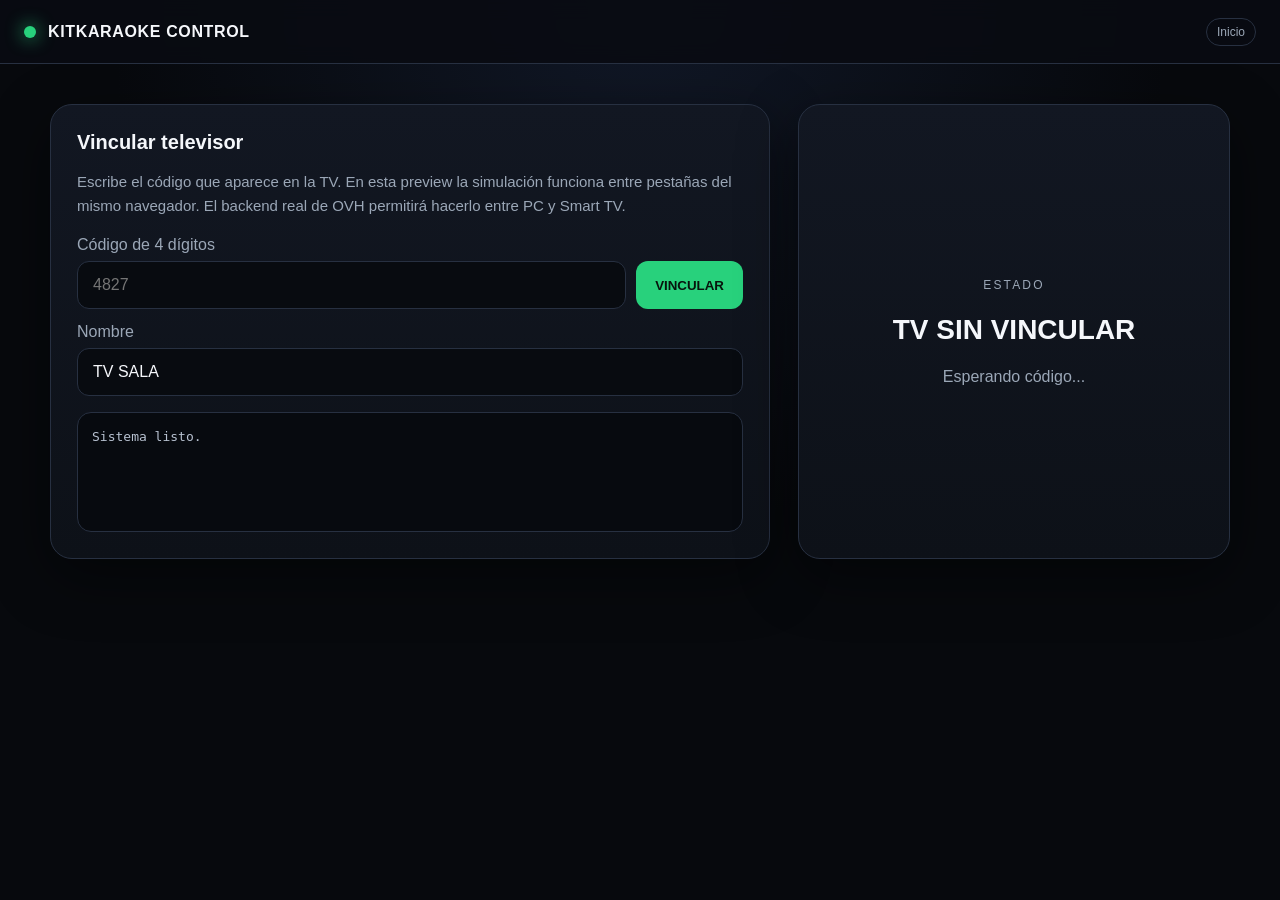
==== control/index.html @ 6a665590 "Preview web y vinculación inicial" ====
<!doctype html><html lang="es"><head><meta charset="utf-8"><meta name="viewport" content="width=device-width,initial-scale=1"><title>KITKARAOKE Control</title><link rel="stylesheet" href="../assets/app.css"><script src="../assets/config.js"></script><script src="../assets/pairing.js"></script></head><body><div class="shell"><header class="topbar"><div class="brand"><span class="dot"></span>KITKARAOKE CONTROL</div><a class="badge" href="../">Inicio</a></header><main class="main"><section class="hero"><div class="card"><h2 class="panel-title">Vincular televisor</h2><p class="subtitle" style="font-size:15px">Escribe el código que aparece en la TV. En esta preview la simulación funciona entre pestañas del mismo navegador. El backend real de OVH permitirá hacerlo entre PC y Smart TV.</p><label style="display:block;margin:18px 0 7px;color:var(--muted)">Código de 4 dígitos</label><div class="form-row"><input id="code" class="input" inputmode="numeric" maxlength="4" placeholder="4827"><button id="pair" class="btn primary">VINCULAR</button></div><label style="display:block;margin:14px 0 7px;color:var(--muted)">Nombre</label><input id="name" class="input" value="TV SALA"><div id="log" class="log">Sistema listo.</div></div><div class="card pair-box"><div class="pair-label">Estado</div><div id="state" style="font-size:28px;font-weight:800;margin:22px 0">TV SIN VINCULAR</div><div id="detail" class="wait">Esperando código...</div></div></section></main></div><script>const log=t=>document.getElementById("log").textContent=t;document.getElementById("pair").onclick=async()=>{const code=document.getElementById("code").value;const name=document.getElementById("name").value;log("Intentando vincular "+code+"...");try{const r=await KIT_PAIR.claim(code,name);document.getElementById("state").textContent=(r.name||name)+" · CONECTADA";document.getElementById("detail").textContent="Receptor "+r.receiverId;log("Vinculación correcta.\nModo: "+r.mode+"\nReceiver: "+r.receiverId);}catch(e){document.getElementById("state").textContent="NO VINCULADA";document.getElementById("detail").textContent=e.message;log("ERROR: "+e.message);}};</script></body></html>
---- assets/app.css ----
:root{color-scheme:dark;--bg:#07090d;--panel:#10141c;--panel2:#151b25;--line:#273041;--text:#f5f7fb;--muted:#9ba7b7;--accent:#28d17c;--warn:#ffc857;--danger:#ff5c6c}
*{box-sizing:border-box}html,body{margin:0;background:radial-gradient(circle at top,#111827 0,#07090d 48%);color:var(--text);font-family:Inter,Segoe UI,Arial,sans-serif;min-height:100%}a{color:inherit;text-decoration:none}
.shell{min-height:100vh;display:flex;flex-direction:column}.topbar{height:64px;border-bottom:1px solid var(--line);display:flex;align-items:center;justify-content:space-between;padding:0 24px;background:#090c12e8;backdrop-filter:blur(10px);position:sticky;top:0;z-index:20}.brand{display:flex;gap:12px;align-items:center;font-weight:800;letter-spacing:.04em}.dot{width:12px;height:12px;border-radius:50%;background:var(--accent);box-shadow:0 0 18px var(--accent)}.badge{font-size:12px;padding:6px 10px;border:1px solid var(--line);border-radius:999px;color:var(--muted)}
.main{width:min(1180px,94vw);margin:0 auto;padding:40px 0 60px}.hero{display:grid;grid-template-columns:1.25fr .75fr;gap:28px;align-items:stretch}.card{background:linear-gradient(180deg,#121722,#0d1118);border:1px solid var(--line);border-radius:22px;padding:26px;box-shadow:0 18px 60px #0007}.title{font-size:clamp(34px,6vw,72px);line-height:.95;margin:0 0 18px;letter-spacing:-.05em}.subtitle{font-size:18px;line-height:1.6;color:var(--muted);max-width:720px}.actions{display:flex;flex-wrap:wrap;gap:12px;margin-top:24px}.btn{appearance:none;border:1px solid var(--line);background:#151b25;color:var(--text);padding:13px 18px;border-radius:12px;font-weight:700;cursor:pointer}.btn:hover{filter:brightness(1.12)}.btn.primary{background:var(--accent);color:#07140d;border-color:transparent}.btn.warn{background:var(--warn);color:#1a1200;border-color:transparent}.btn.ghost{background:transparent}.grid{display:grid;grid-template-columns:repeat(3,1fr);gap:16px;margin-top:24px}.mini{padding:20px;border-radius:18px;background:#0e131b;border:1px solid var(--line)}.mini h3{margin:0 0 8px;font-size:16px}.mini p{margin:0;color:var(--muted);line-height:1.5;font-size:14px}
.status{display:flex;align-items:center;gap:10px}.status i{width:10px;height:10px;border-radius:50%;background:var(--accent)}.status.off i{background:#667085}.pair-box{text-align:center;display:flex;flex-direction:column;justify-content:center;min-height:330px}.pair-label{text-transform:uppercase;letter-spacing:.18em;color:var(--muted);font-size:12px}.code{font-size:clamp(64px,12vw,120px);font-weight:900;letter-spacing:.12em;line-height:1;margin:22px 0}.wait{color:var(--muted)}.input{width:100%;background:#080b10;border:1px solid var(--line);color:var(--text);border-radius:12px;padding:14px 15px;font-size:16px;outline:none}.input:focus{border-color:#4b6b8d}.form-row{display:grid;grid-template-columns:1fr auto;gap:10px}.panel-title{font-size:20px;margin:0 0 16px}.log{margin-top:16px;background:#070a0f;border:1px solid var(--line);border-radius:14px;padding:14px;min-height:120px;color:#b8c2d1;font:13px/1.5 Consolas,monospace;white-space:pre-wrap}.diag{display:grid;gap:10px}.diag-row{display:flex;align-items:center;justify-content:space-between;padding:14px 16px;border:1px solid var(--line);border-radius:12px;background:#0b1017}.ok{color:var(--accent);font-weight:800}.bad{color:var(--danger);font-weight:800}.maybe{color:var(--warn);font-weight:800}.tv-stage{min-height:100vh;display:flex;align-items:center;justify-content:center;background:#000;position:relative;overflow:hidden}.tv-logo{position:absolute;top:28px;left:28px;font-weight:900;font-size:20px;letter-spacing:.04em}.tv-card{width:min(760px,90vw);text-align:center}.tv-small{color:#a5adba;font-size:18px}.tv-code{font-size:clamp(76px,16vw,170px);font-weight:900;letter-spacing:.14em;margin:18px 0}.tv-foot{position:absolute;bottom:22px;color:#6f7a89;font-size:13px}.hidden{display:none!important}
@media(max-width:820px){.hero{grid-template-columns:1fr}.grid{grid-template-columns:1fr}.topbar{padding:0 14px}.main{padding-top:24px}.card{padding:20px}.form-row{grid-template-columns:1fr}}
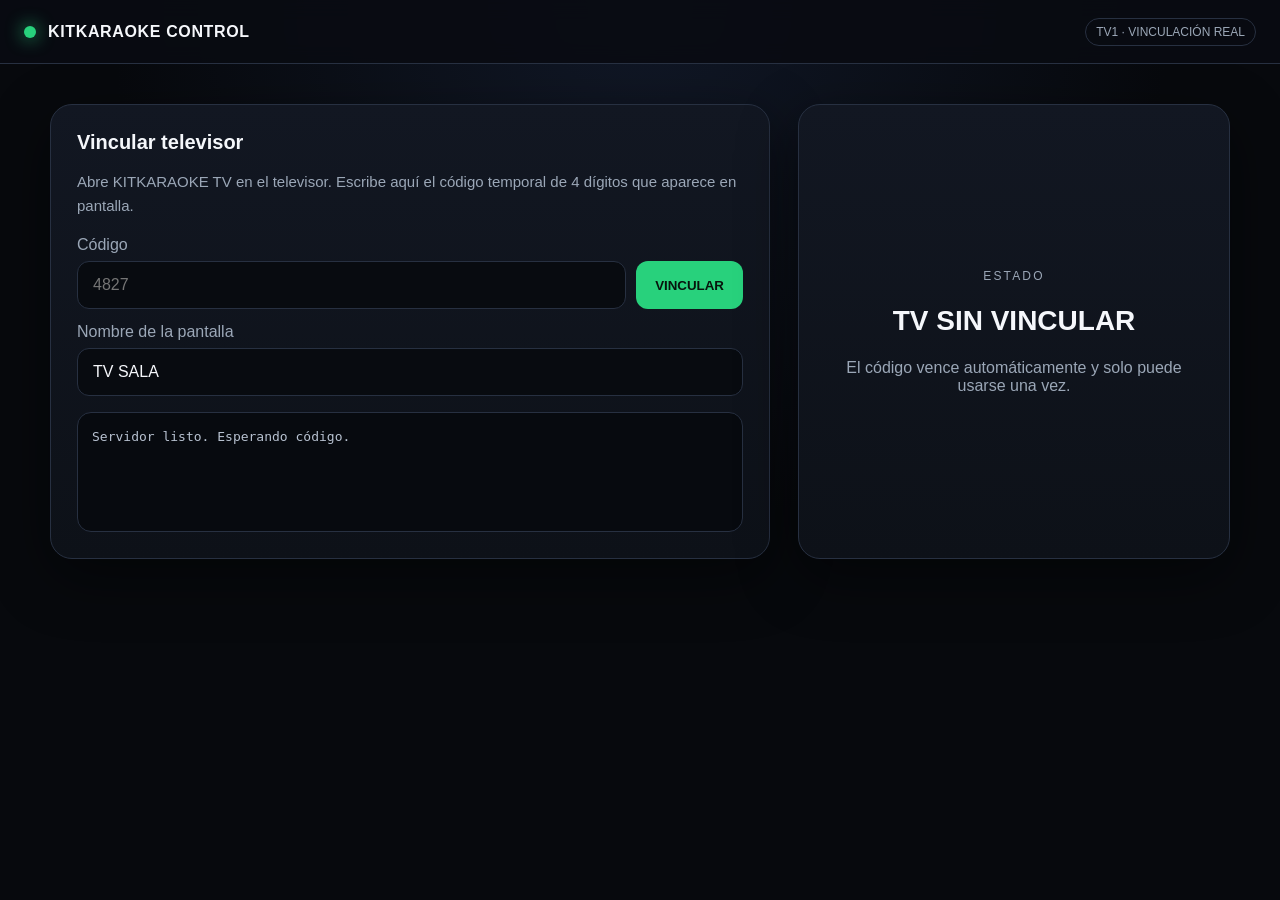
==== commit 89e248e7: "Hacer control TV1 real" ====
--- a/control/index.html
+++ b/control/index.html
@@ -1 +1,17 @@
-<!doctype html><html lang="es"><head><meta charset="utf-8"><meta name="viewport" content="width=device-width,initial-scale=1"><title>KITKARAOKE Control</title><link rel="stylesheet" href="../assets/app.css"><script src="../assets/config.js"></script><script src="../assets/pairing.js"></script></head><body><div class="shell"><header class="topbar"><div class="brand"><span class="dot"></span>KITKARAOKE CONTROL</div><a class="badge" href="../">Inicio</a></header><main class="main"><section class="hero"><div class="card"><h2 class="panel-title">Vincular televisor</h2><p class="subtitle" style="font-size:15px">Escribe el código que aparece en la TV. En esta preview la simulación funciona entre pestañas del mismo navegador. El backend real de OVH permitirá hacerlo entre PC y Smart TV.</p><label style="display:block;margin:18px 0 7px;color:var(--muted)">Código de 4 dígitos</label><div class="form-row"><input id="code" class="input" inputmode="numeric" maxlength="4" placeholder="4827"><button id="pair" class="btn primary">VINCULAR</button></div><label style="display:block;margin:14px 0 7px;color:var(--muted)">Nombre</label><input id="name" class="input" value="TV SALA"><div id="log" class="log">Sistema listo.</div></div><div class="card pair-box"><div class="pair-label">Estado</div><div id="state" style="font-size:28px;font-weight:800;margin:22px 0">TV SIN VINCULAR</div><div id="detail" class="wait">Esperando código...</div></div></section></main></div><script>const log=t=>document.getElementById("log").textContent=t;document.getElementById("pair").onclick=async()=>{const code=document.getElementById("code").value;const name=document.getElementById("name").value;log("Intentando vincular "+code+"...");try{const r=await KIT_PAIR.claim(code,name);document.getElementById("state").textContent=(r.name||name)+" · CONECTADA";document.getElementById("detail").textContent="Receptor "+r.receiverId;log("Vinculación correcta.\nModo: "+r.mode+"\nReceiver: "+r.receiverId);}catch(e){document.getElementById("state").textContent="NO VINCULADA";document.getElementById("detail").textContent=e.message;log("ERROR: "+e.message);}};</script></body></html>+<!doctype html><html lang="es"><head><meta charset="utf-8"><meta name="viewport" content="width=device-width,initial-scale=1"><title>KITKARAOKE Control</title><link rel="stylesheet" href="../assets/app.css"><script src="../assets/config.js"></script><script src="../assets/pairing.js"></script></head><body><div class="shell"><header class="topbar"><div class="brand"><span class="dot"></span>KITKARAOKE CONTROL</div><span class="badge">TV1 · VINCULACIÓN REAL</span></header><main class="main"><section class="hero"><div class="card"><h2 class="panel-title">Vincular televisor</h2><p class="subtitle" style="font-size:15px">Abre KITKARAOKE TV en el televisor. Escribe aquí el código temporal de 4 dígitos que aparece en pantalla.</p><label style="display:block;margin:18px 0 7px;color:var(--muted)">Código</label><div class="form-row"><input id="code" class="input" inputmode="numeric" maxlength="4" autocomplete="one-time-code" placeholder="4827"><button id="pair" class="btn primary">VINCULAR</button></div><label style="display:block;margin:14px 0 7px;color:var(--muted)">Nombre de la pantalla</label><input id="name" class="input" value="TV SALA"><div id="log" class="log">Servidor listo. Esperando código.</div></div><div class="card pair-box"><div class="pair-label">Estado</div><div id="state" style="font-size:28px;font-weight:800;margin:22px 0">TV SIN VINCULAR</div><div id="detail" class="wait">El código vence automáticamente y solo puede usarse una vez.</div></div></section></main></div><script>
+const log=t=>document.getElementById("log").textContent=t;
+document.getElementById("pair").onclick=async()=>{
+ const code=document.getElementById("code").value.trim(),name=document.getElementById("name").value.trim()||"TV SALA";
+ log("Vinculando código "+code+"...");
+ try{
+   const r=await KIT_PAIR.claim(code,name);
+   document.getElementById("state").textContent=r.name+" · CONECTADA ✓";
+   document.getElementById("detail").textContent="Receptor "+r.receiverId.slice(0,8)+"…";
+   log("Vinculación correcta.\nTV: "+r.name+"\nReceptor: "+r.receiverId+"\nCódigo consumido correctamente.");
+ }catch(e){
+   document.getElementById("state").textContent="NO VINCULADA";
+   document.getElementById("detail").textContent=e.message;
+   log("ERROR: "+e.message);
+ }
+};
+</script></body></html>
